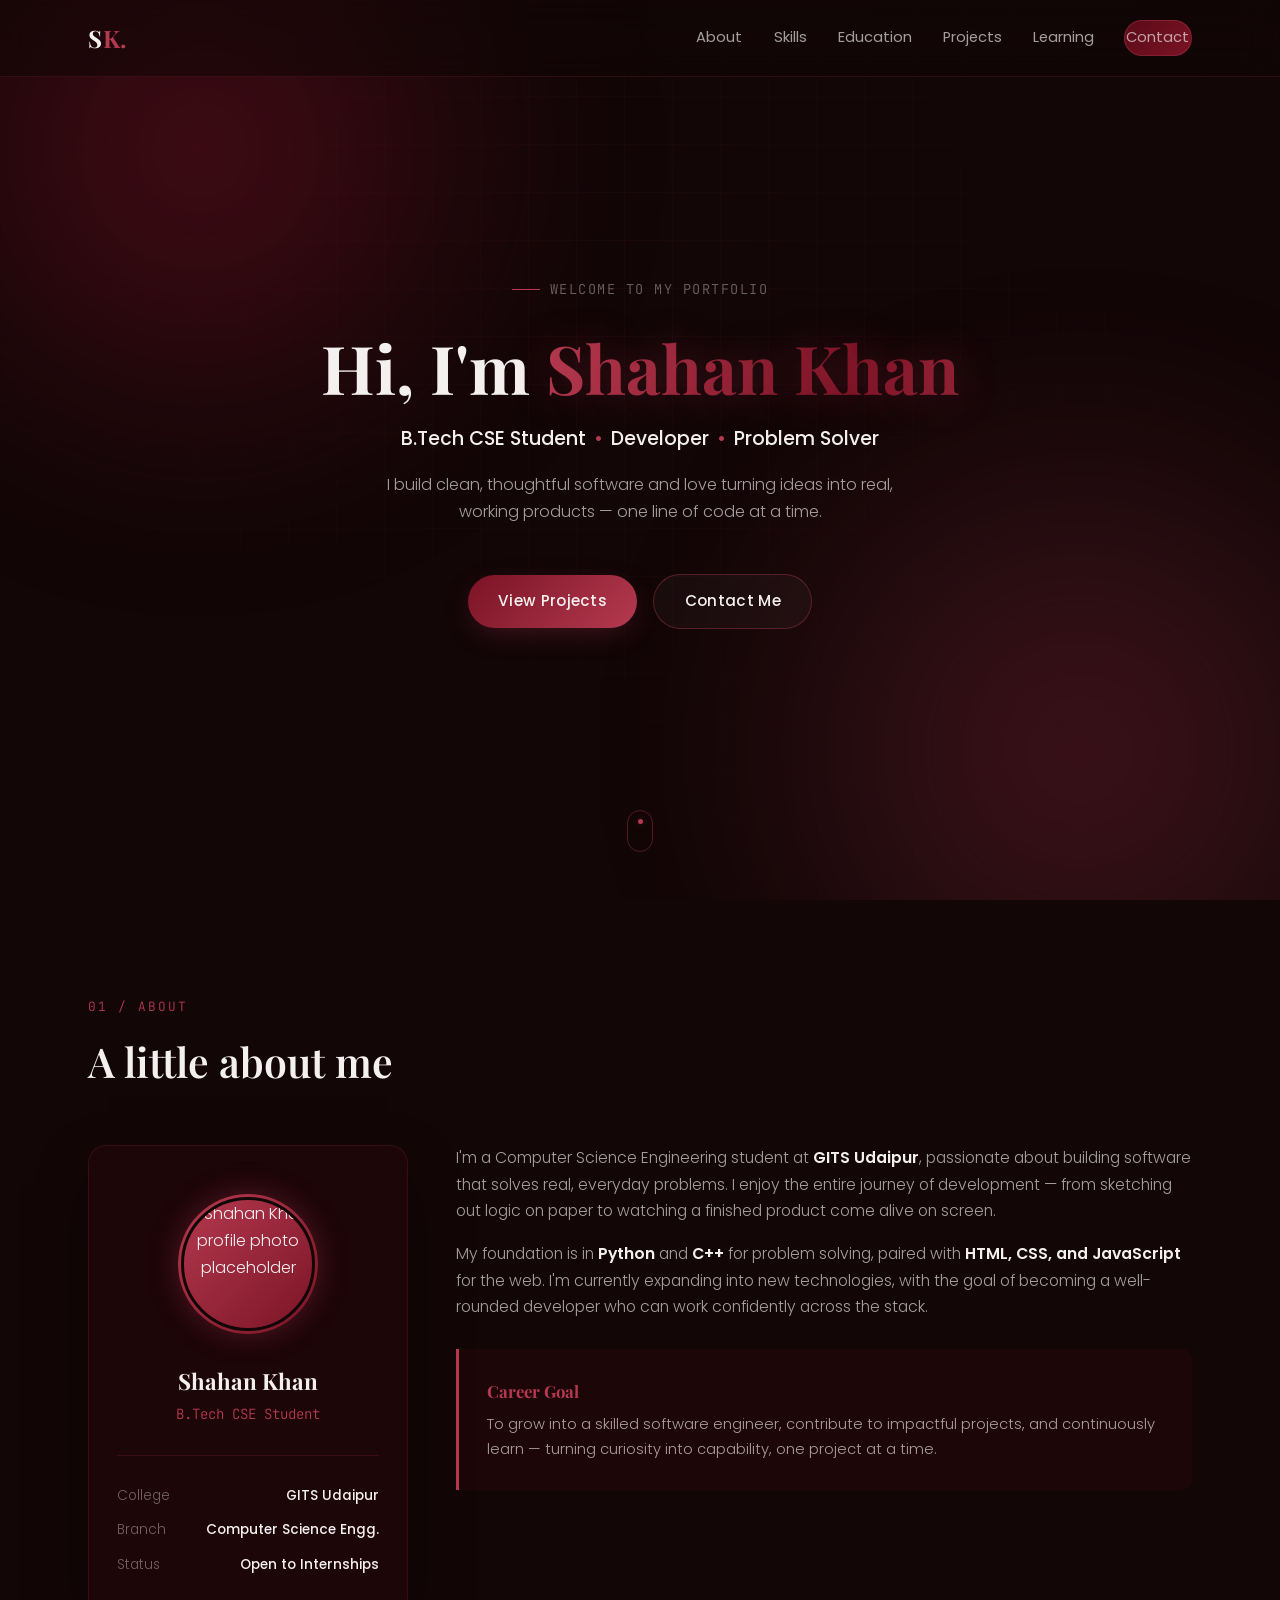
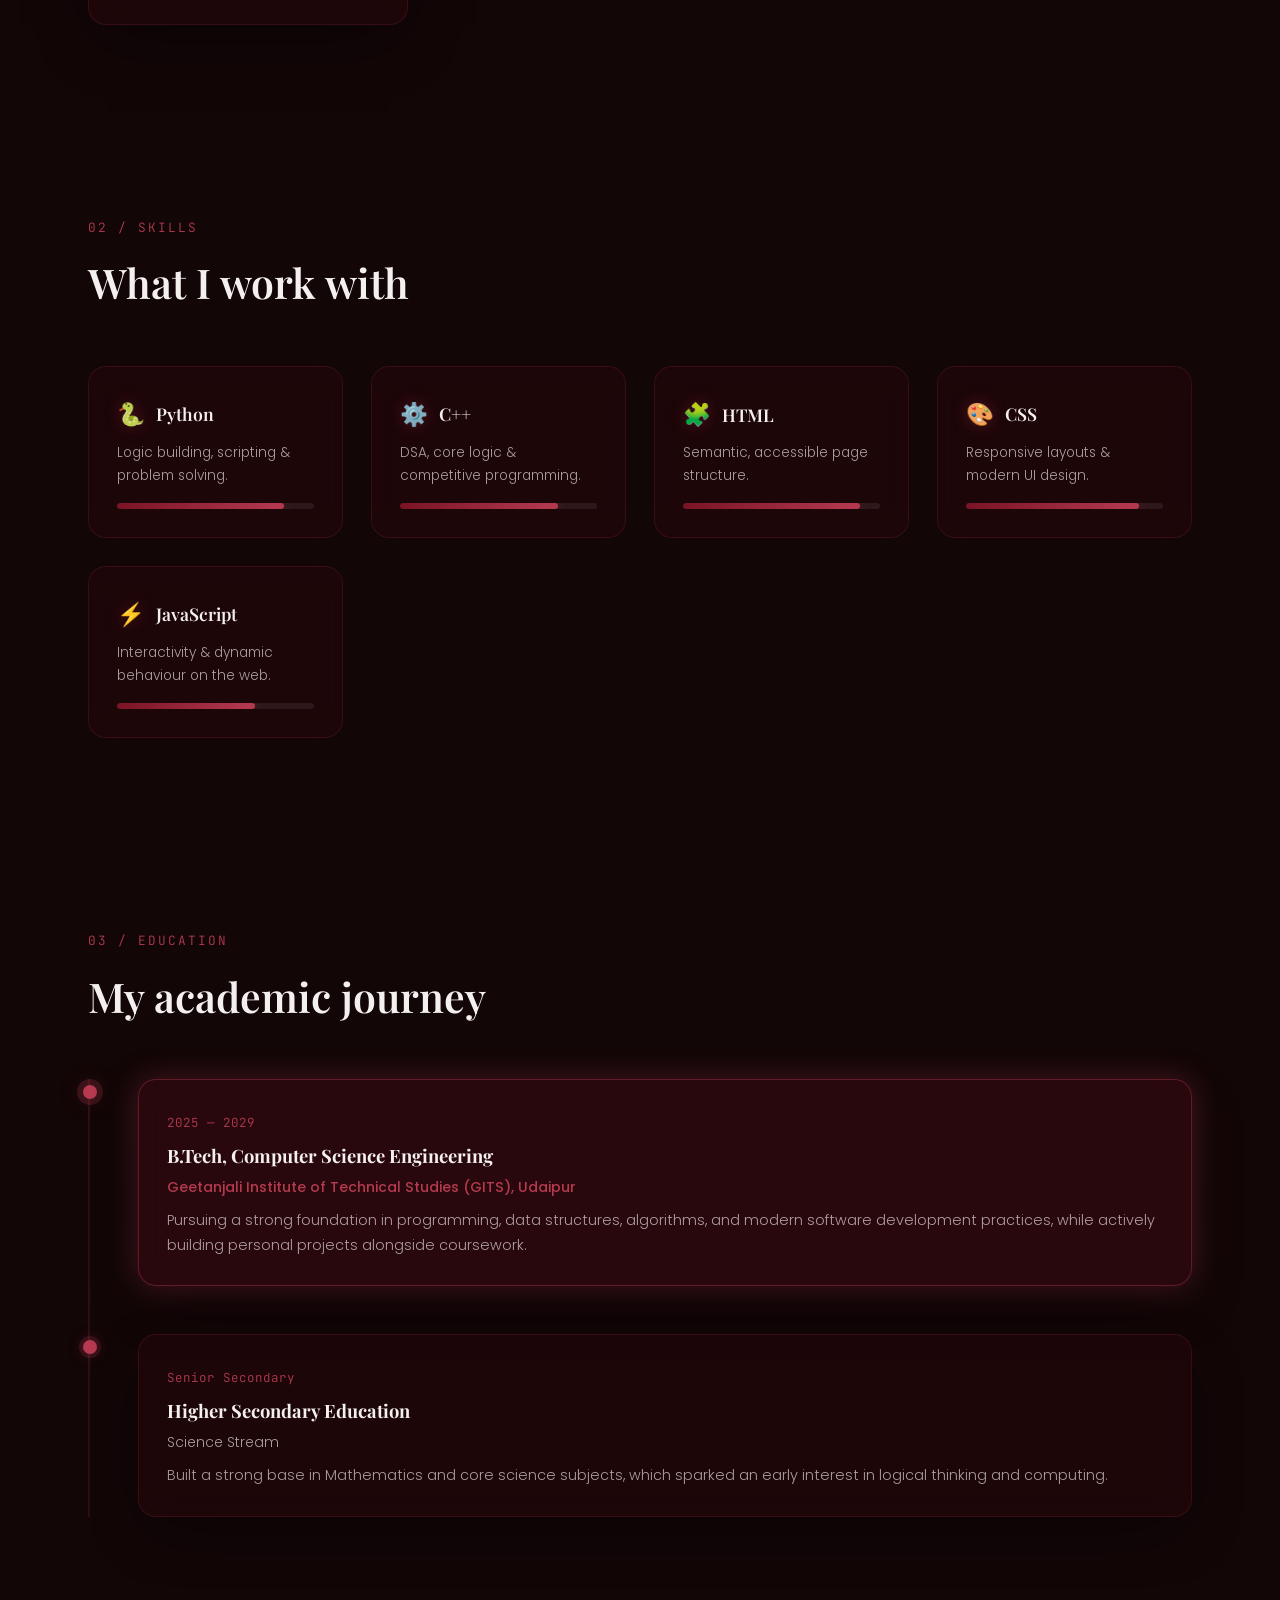
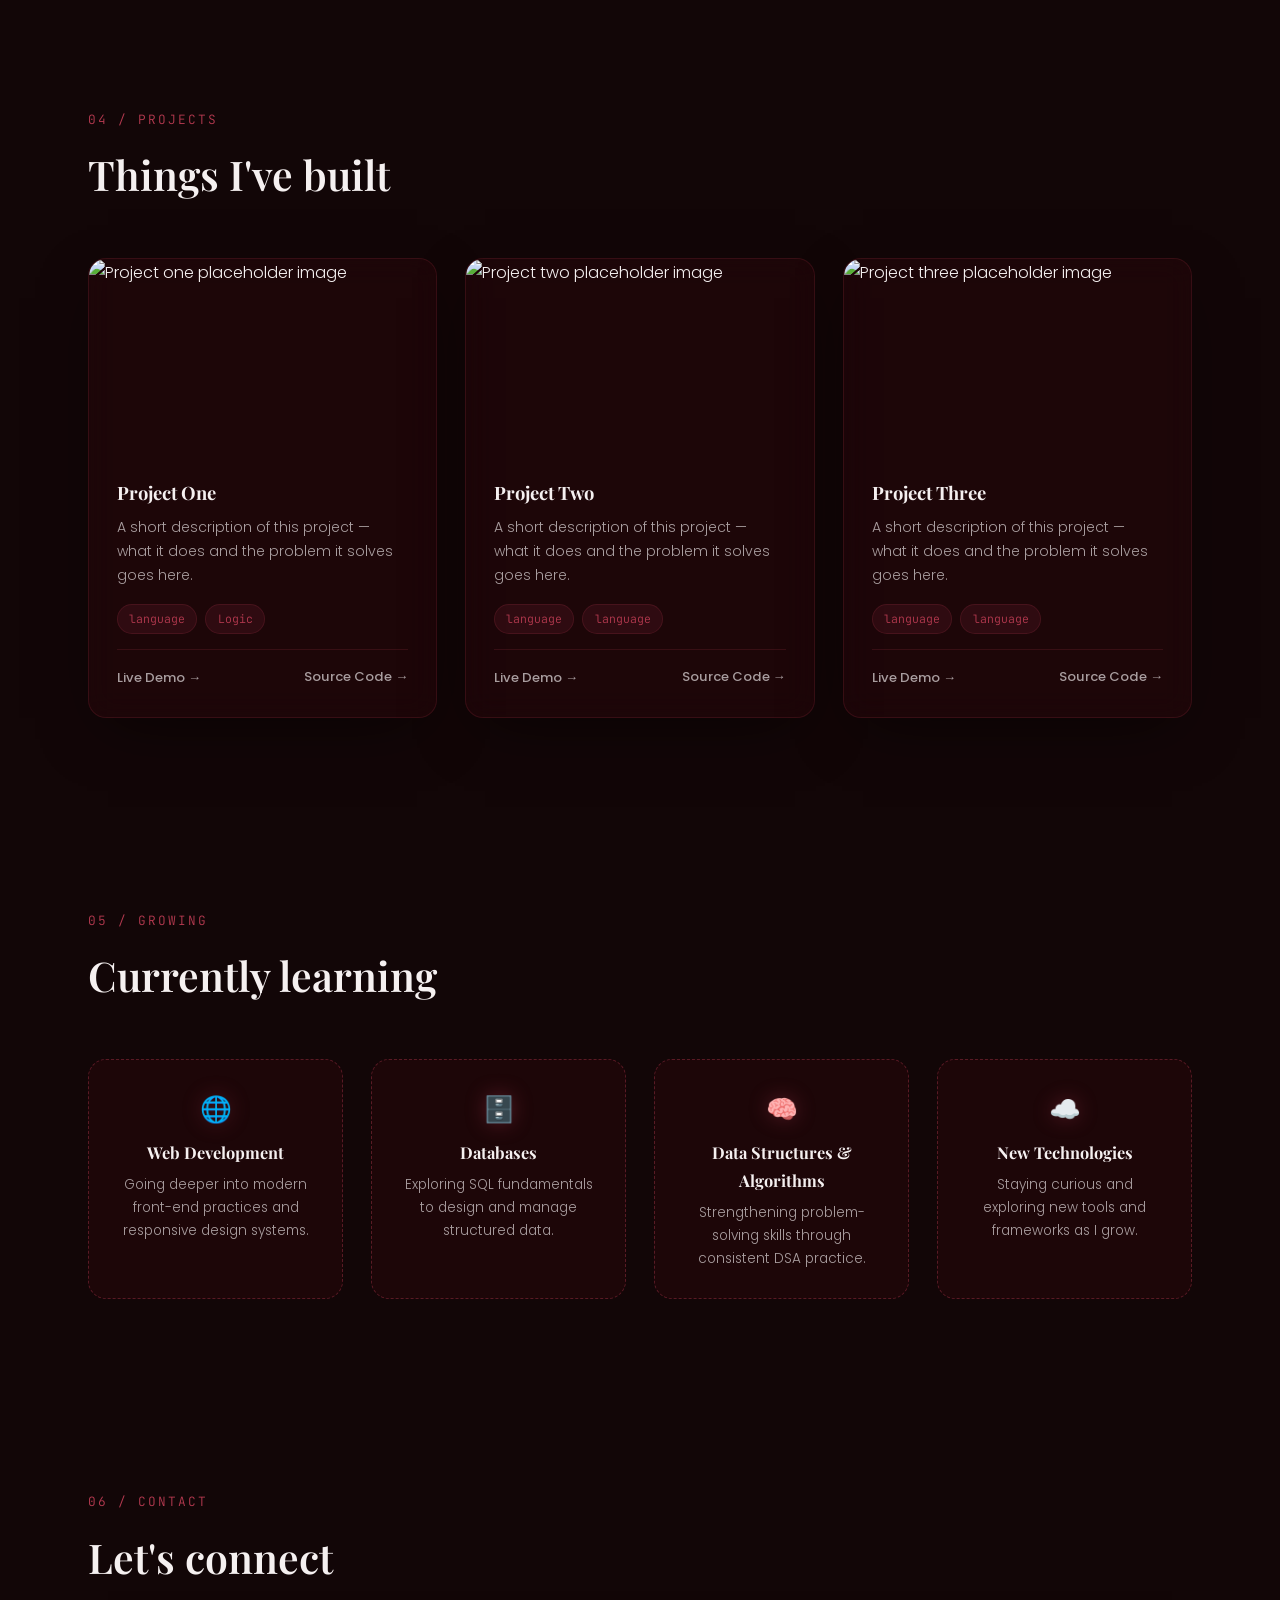
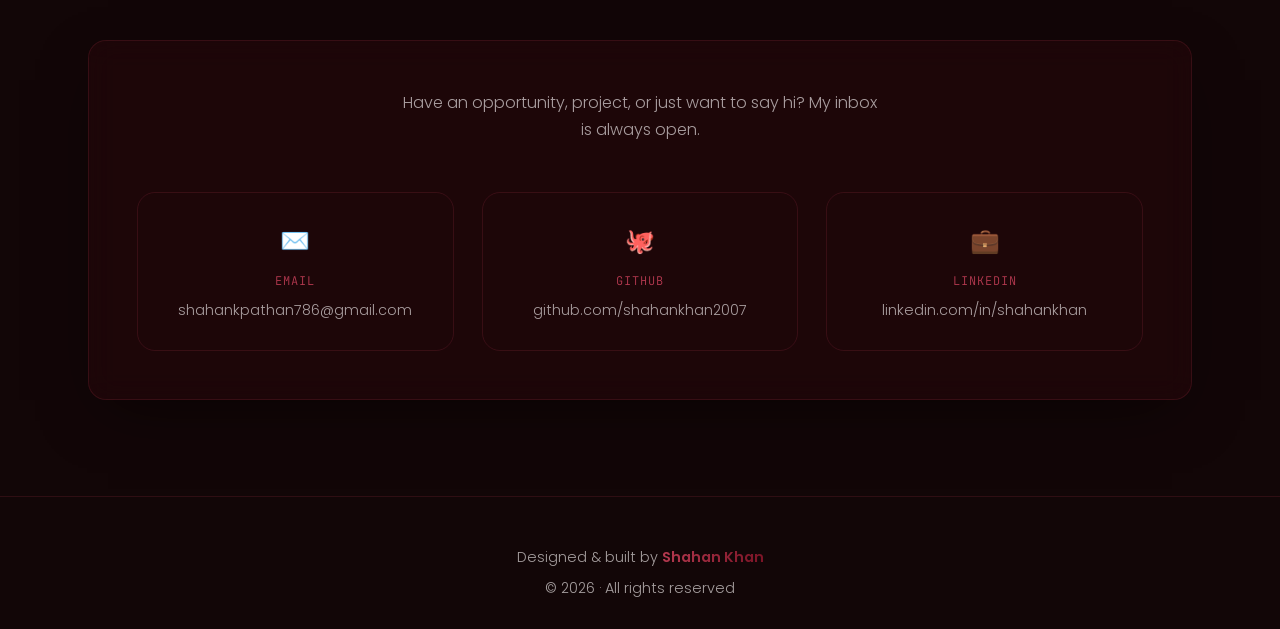
==== index.html @ 05026459 "rename files for deployment" ====
<!DOCTYPE html>
<html lang="en">
<head>
  <meta charset="UTF-8">
  <meta name="viewport" content="width=device-width, initial-scale=1.0">
  <title>Shahan Khan | Portfolio</title>

  <!-- Google Fonts: Playfair Display for headings (luxurious serif), Poppins for body (clean sans) -->
  <link rel="preconnect" href="https://fonts.googleapis.com">
  <link rel="preconnect" href="https://fonts.gstatic.com" crossorigin>
  <link href="https://fonts.googleapis.com/css2?family=Playfair+Display:wght@500;600;700;800&family=Poppins:wght@300;400;500;600;700&family=JetBrains+Mono:wght@400;500&display=swap" rel="stylesheet">

  <!-- Linking external stylesheet -->
  <link rel="stylesheet" href="style.css">
</head>
<body>

  <!-- ====== DECORATIVE BACKGROUND LAYERS (purely visual, behind everything) ====== -->
  <div class="bg-layers" aria-hidden="true">
    <div class="bg-glow bg-glow-1"></div>
    <div class="bg-glow bg-glow-2"></div>
    <div class="bg-grid"></div>
  </div>

  <!-- ====== NAVIGATION ====== -->
  <header class="navbar">
    <div class="nav-inner">
      <a href="#hero" class="logo">S<span>K</span><span class="logo-dot">.</span></a>
      <nav class="nav-links">
        <a href="#about">About</a>
        <a href="#skills">Skills</a>
        <a href="#education">Education</a>
        <a href="#projects">Projects</a>
        <a href="#learning">Learning</a>
        <a href="#contact" class="nav-cta">Contact</a>
      </nav>
    </div>
  </header>

  <main>

    <!-- ====== 1. HERO SECTION ====== -->
    <section id="hero" class="hero section">
      <div class="hero-content">

        <p class="eyebrow"><span class="eyebrow-line"></span> Welcome to my portfolio</p>

        <h1 class="hero-name">
          Hi, I'm <span class="gradient-text">Shahan Khan</span>
        </h1>

        <p class="hero-tagline">
          B.Tech CSE Student <span class="dot-sep">•</span> Developer <span class="dot-sep">•</span> Problem Solver
        </p>

        <p class="hero-desc">
          I build clean, thoughtful software and love turning ideas into real,
          working products — one line of code at a time.
        </p>

        <div class="hero-buttons">
          <a href="#projects" class="btn btn-primary">
            View Projects
          </a>
          <a href="#contact" class="btn btn-secondary">
            Contact Me
          </a>
        </div>

      </div>

      <!-- scroll hint -->
      <a href="#about" class="scroll-hint" aria-label="Scroll down">
        <span class="scroll-hint-dot"></span>
      </a>
    </section>

    <!-- ====== 2. ABOUT ME SECTION ====== -->
    <section id="about" class="section about">
      <div class="section-head">
        <p class="section-tag">01 / About</p>
        <h2 class="section-title">A little about me</h2>
      </div>

      <div class="about-grid">

        <!-- Student profile card -->
        <div class="profile-card glass-card">
          <div class="profile-img-wrap">
            <!-- Placeholder for profile image -->
            <img src="https://via.placeholder.com/220x220/5A0B18/F5F0F0?text=Profile+Photo" alt="Shahan Khan profile photo placeholder" class="profile-img">
          </div>
          <h3 class="profile-name">Shahan Khan</h3>
          <p class="profile-role">B.Tech CSE Student</p>

          <ul class="profile-meta">
            <li><span class="meta-label">College</span><span class="meta-value">GITS Udaipur</span></li>
            <li><span class="meta-label">Branch</span><span class="meta-value">Computer Science Engg.</span></li>
            <li><span class="meta-label">Status</span><span class="meta-value">Open to Internships</span></li>
          </ul>
        </div>

        <!-- About text -->
        <div class="about-text">
          <p>
            I'm a Computer Science Engineering student at <strong>GITS Udaipur</strong>,
            passionate about building software that solves real, everyday problems.
            I enjoy the entire journey of development — from sketching out logic on
            paper to watching a finished product come alive on screen.
          </p>
          <p>
            My foundation is in <strong>Python</strong> and <strong>C++</strong> for
            problem solving, paired with <strong>HTML, CSS, and JavaScript</strong> for
            the web. I'm currently expanding into new technologies, with the goal of
            becoming a well-rounded developer who can work confidently across the
            stack.
          </p>

          <div class="goal-box">
            <h4>Career Goal</h4>
            <p>
              To grow into a skilled software engineer, contribute to impactful
              projects, and continuously learn — turning curiosity into capability,
              one project at a time.
            </p>
          </div>
        </div>

      </div>
    </section>

    <!-- ====== 3. SKILLS SECTION ====== -->
    <section id="skills" class="section skills">
      <div class="section-head">
        <p class="section-tag">02 / Skills</p>
        <h2 class="section-title">What I work with</h2>
      </div>

      <div class="skills-grid">

        <!-- Python -->
        <div class="skill-card">
          <div class="skill-top">
            <span class="skill-icon">🐍</span>
            <h3>Python</h3>
          </div>
          <p class="skill-desc">Logic building, scripting &amp; problem solving.</p>
          <div class="skill-bar">
            <div class="skill-bar-fill" style="--level: 85%;"></div>
          </div>
        </div>

        <!-- C++ -->
        <div class="skill-card">
          <div class="skill-top">
            <span class="skill-icon">⚙️</span>
            <h3>C++</h3>
          </div>
          <p class="skill-desc">DSA, core logic &amp; competitive programming.</p>
          <div class="skill-bar">
            <div class="skill-bar-fill" style="--level: 80%;"></div>
          </div>
        </div>

        <!-- HTML -->
        <div class="skill-card">
          <div class="skill-top">
            <span class="skill-icon">🧩</span>
            <h3>HTML</h3>
          </div>
          <p class="skill-desc">Semantic, accessible page structure.</p>
          <div class="skill-bar">
            <div class="skill-bar-fill" style="--level: 90%;"></div>
          </div>
        </div>

        <!-- CSS -->
        <div class="skill-card">
          <div class="skill-top">
            <span class="skill-icon">🎨</span>
            <h3>CSS</h3>
          </div>
          <p class="skill-desc">Responsive layouts &amp; modern UI design.</p>
          <div class="skill-bar">
            <div class="skill-bar-fill" style="--level: 88%;"></div>
          </div>
        </div>

        <!-- JavaScript -->
        <div class="skill-card">
          <div class="skill-top">
            <span class="skill-icon">⚡</span>
            <h3>JavaScript</h3>
          </div>
          <p class="skill-desc">Interactivity &amp; dynamic behaviour on the web.</p>
          <div class="skill-bar">
            <div class="skill-bar-fill" style="--level: 70%;"></div>
          </div>
        </div>

      </div>
    </section>

    <!-- ====== 4. EDUCATION SECTION ====== -->
    <section id="education" class="section education">
      <div class="section-head">
        <p class="section-tag">03 / Education</p>
        <h2 class="section-title">My academic journey</h2>
      </div>

      <div class="timeline">

        <div class="timeline-item timeline-highlight">
          <div class="timeline-dot"></div>
          <div class="timeline-content glass-card">
            <span class="timeline-year">2025 — 2029</span>
            <h3>B.Tech, Computer Science Engineering</h3>
            <p class="timeline-college">Geetanjali Institute of Technical Studies (GITS), Udaipur</p>
            <p>
              Pursuing a strong foundation in programming, data structures,
              algorithms, and modern software development practices, while
              actively building personal projects alongside coursework.
            </p>
          </div>
        </div>

        <div class="timeline-item">
          <div class="timeline-dot"></div>
          <div class="timeline-content glass-card">
            <span class="timeline-year">Senior Secondary</span>
            <h3>Higher Secondary Education</h3>
            <p class="timeline-college">Science Stream</p>
            <p>
              Built a strong base in Mathematics and core science subjects,
              which sparked an early interest in logical thinking and computing.
            </p>
          </div>
        </div>

      </div>
    </section>

    <!-- ====== 5. PROJECTS SECTION ====== -->
    <section id="projects" class="section projects">
      <div class="section-head">
        <p class="section-tag">04 / Projects</p>
        <h2 class="section-title">Things I've built</h2>
      </div>

      <div class="projects-grid">

        <!-- Project 1 -->
        <div class="project-card glass-card">
          <div class="project-img-wrap">
            <img src="https://via.placeholder.com/400x250/5A0B18/F5F0F0?text=Project+One" alt="Project one placeholder image" class="project-img">
          </div>
          <div class="project-body">
            <h3>Project One</h3>
            <p>A short description of this project — what it does and the
              problem it solves goes here.</p>
            <div class="project-tags">
              <span>language</span>
              <span>Logic</span>
            </div>
            <div class="project-links">
              <a href="#" class="project-link">Live Demo →</a>
              <a href="#" class="project-link">Source Code →</a>
            </div>
          </div>
        </div>

        <!-- Project 2 -->
        <div class="project-card glass-card">
          <div class="project-img-wrap">
            <img src="https://via.placeholder.com/400x250/7A1325/F5F0F0?text=Project+Two" alt="Project two placeholder image" class="project-img">
          </div>
          <div class="project-body">
            <h3>Project Two</h3>
            <p>A short description of this project — what it does and the
              problem it solves goes here.</p>
            <div class="project-tags">
              <span>language</span>
              <span>language</span>
            </div>
            <div class="project-links">
              <a href="#" class="project-link">Live Demo →</a>
              <a href="#" class="project-link">Source Code →</a>
            </div>
          </div>
        </div>

        <!-- Project 3 -->
        <div class="project-card glass-card">
          <div class="project-img-wrap">
            <img src="https://via.placeholder.com/400x250/B53A50/F5F0F0?text=Project+Three" alt="Project three placeholder image" class="project-img">
          </div>
          <div class="project-body">
            <h3>Project Three</h3>
            <p>A short description of this project — what it does and the
              problem it solves goes here.</p>
            <div class="project-tags">
              <span>language</span>
              <span>language</span>
            </div>
            <div class="project-links">
              <a href="#" class="project-link">Live Demo →</a>
              <a href="#" class="project-link">Source Code →</a>
            </div>
          </div>
        </div>

      </div>
    </section>

    <!-- ====== 6. EXPERIENCE / LEARNING JOURNEY SECTION ====== -->
    <section id="learning" class="section learning">
      <div class="section-head">
        <p class="section-tag">05 / Growing</p>
        <h2 class="section-title">Currently learning</h2>
      </div>

      <div class="learning-grid">

        <div class="learning-card">
          <span class="learning-icon">🌐</span>
          <h3>Web Development</h3>
          <p>Going deeper into modern front-end practices and responsive design systems.</p>
        </div>

        <div class="learning-card">
          <span class="learning-icon">🗄️</span>
          <h3>Databases</h3>
          <p>Exploring SQL fundamentals to design and manage structured data.</p>
        </div>

        <div class="learning-card">
          <span class="learning-icon">🧠</span>
          <h3>Data Structures &amp; Algorithms</h3>
          <p>Strengthening problem-solving skills through consistent DSA practice.</p>
        </div>

        <div class="learning-card">
          <span class="learning-icon">☁️</span>
          <h3>New Technologies</h3>
          <p>Staying curious and exploring new tools and frameworks as I grow.</p>
        </div>

      </div>
    </section>

    <!-- ====== 7. CONTACT SECTION ====== -->
    <section id="contact" class="section contact">
      <div class="section-head">
        <p class="section-tag">06 / Contact</p>
        <h2 class="section-title">Let's connect</h2>
      </div>

      <div class="contact-wrap glass-card">
        <p class="contact-intro">
          Have an opportunity, project, or just want to say hi? My inbox is always open.
        </p>

        <div class="contact-grid">

          <a href="mailto:shahankpathan786@gmail.com" class="contact-item">
            <span class="contact-icon">✉️</span>
            <span class="contact-label">Email</span>
            <span class="contact-value">shahankpathan786@gmail.com</span>
          </a>

          <a href="https://github.com/shahankhan2007" target="_blank" rel="noopener noreferrer" class="contact-item">
            <span class="contact-icon">🐙</span>
            <span class="contact-label">GitHub</span>
            <span class="contact-value">github.com/shahankhan2007</span>
          </a>

          <a href="https://linkedin.com/in/shahankhan" target="_blank" rel="noopener noreferrer" class="contact-item">
            <span class="contact-icon">💼</span>
            <span class="contact-label">LinkedIn</span>
            <span class="contact-value">linkedin.com/in/shahankhan</span>
          </a>

        </div>
      </div>
    </section>

  </main>

  <!-- ====== 8. FOOTER ====== -->
  <footer class="footer">
    <p>Designed &amp; built by <span class="gradient-text-soft">Shahan Khan</span></p>
    <p class="footer-sub">© 2026 · All rights reserved</p>
  </footer>

</body>
</html>
---- style.css ----
/* ===================================================================
   SHAHAN KHAN — PORTFOLIO STYLESHEET
   Theme: Dark Maroon Luxury — glassmorphism + soft glow
   ================================================================= */

/* ---------- 1. CSS VARIABLES (design tokens) ---------- */
:root {
  /* Core palette (as specified) */
  --bg: #120607;
  --maroon-primary: #5A0B18;
  --maroon-secondary: #7A1325;
  --accent: #B53A50;
  --text: #F5F0F0;
  --glow: rgba(181, 58, 80, 0.35);

  /* Derived tones for depth */
  --bg-soft: #1a0a0c;
  --bg-elevated: #210d10;
  --text-muted: rgba(245, 240, 240, 0.65);
  --text-faint: rgba(245, 240, 240, 0.4);
  --border-soft: rgba(181, 58, 80, 0.18);
  --border-strong: rgba(181, 58, 80, 0.4);

  /* Glass surface */
  --glass-bg: rgba(90, 11, 24, 0.16);
  --glass-bg-strong: rgba(122, 19, 37, 0.22);
  --glass-blur: 14px;

  /* Typography */
  --font-display: 'Playfair Display', Georgia, serif;
  --font-body: 'Poppins', 'Segoe UI', sans-serif;
  --font-mono: 'JetBrains Mono', monospace;

  /* Spacing scale */
  --space-xs: 0.5rem;
  --space-sm: 1rem;
  --space-md: 1.75rem;
  --space-lg: 3rem;
  --space-xl: 6rem;

  /* Radius & shadow */
  --radius-sm: 10px;
  --radius-md: 18px;
  --radius-lg: 28px;
  --shadow-soft: 0 20px 60px -20px rgba(0, 0, 0, 0.6);
  --shadow-glow: 0 0 40px var(--glow);

  /* Motion */
  --ease: cubic-bezier(0.22, 1, 0.36, 1);
  --transition-fast: 0.25s var(--ease);
  --transition-mid: 0.45s var(--ease);
  --transition-slow: 0.8s var(--ease);
}

/* ---------- 2. RESET & BASE ---------- */
* {
  margin: 0;
  padding: 0;
  box-sizing: border-box;
}

html {
  scroll-behavior: smooth; /* CSS-only smooth scrolling */
}

body {
  background: var(--bg);
  color: var(--text);
  font-family: var(--font-body);
  font-weight: 300;
  line-height: 1.7;
  overflow-x: hidden;
  -webkit-font-smoothing: antialiased;
}

img {
  max-width: 100%;
  display: block;
}

a {
  color: inherit;
  text-decoration: none;
}

ul {
  list-style: none;
}

/* Respect reduced-motion preference */
@media (prefers-reduced-motion: reduce) {
  * {
    animation-duration: 0.01ms !important;
    animation-iteration-count: 1 !important;
    transition-duration: 0.01ms !important;
    scroll-behavior: auto !important;
  }
}

/* Visible focus state for accessibility */
a:focus-visible,
button:focus-visible {
  outline: 2px solid var(--accent);
  outline-offset: 4px;
  border-radius: 4px;
}

/* ---------- 3. CUSTOM SCROLLBAR ---------- */
::-webkit-scrollbar {
  width: 10px;
}
::-webkit-scrollbar-track {
  background: var(--bg);
}
::-webkit-scrollbar-thumb {
  background: linear-gradient(180deg, var(--maroon-secondary), var(--accent));
  border-radius: 10px;
}
::-webkit-scrollbar-thumb:hover {
  background: var(--accent);
}
/* Firefox */
html {
  scrollbar-width: thin;
  scrollbar-color: var(--accent) var(--bg);
}

/* ---------- 4. DECORATIVE BACKGROUND LAYERS ---------- */
.bg-layers {
  position: fixed;
  inset: 0;
  z-index: 0;
  pointer-events: none;
  overflow: hidden;
}

/* Soft ambient glows that sit behind all content, giving the
   "layered background" premium feel without harsh contrast */
.bg-glow {
  position: absolute;
  border-radius: 50%;
  filter: blur(90px);
  opacity: 0.55;
}

.bg-glow-1 {
  width: 700px;
  height: 700px;
  top: -200px;
  left: -150px;
  background: radial-gradient(circle, var(--maroon-secondary), transparent 70%);
  animation: drift1 22s ease-in-out infinite alternate;
}

.bg-glow-2 {
  width: 800px;
  height: 800px;
  bottom: -250px;
  right: -200px;
  background: radial-gradient(circle, var(--accent), transparent 70%);
  opacity: 0.3;
  animation: drift2 26s ease-in-out infinite alternate;
}

@keyframes drift1 {
  from { transform: translate(0, 0) scale(1); }
  to   { transform: translate(80px, 60px) scale(1.1); }
}
@keyframes drift2 {
  from { transform: translate(0, 0) scale(1); }
  to   { transform: translate(-60px, -40px) scale(1.05); }
}

/* Faint developer-style grid overlay for texture */
.bg-grid {
  position: absolute;
  inset: 0;
  background-image:
    linear-gradient(rgba(181, 58, 80, 0.05) 1px, transparent 1px),
    linear-gradient(90deg, rgba(181, 58, 80, 0.05) 1px, transparent 1px);
  background-size: 48px 48px;
  mask-image: radial-gradient(circle at 50% 30%, black 0%, transparent 75%);
}

/* ---------- 5. GLASSMORPHISM CARD UTILITY ---------- */
.glass-card {
  background: var(--glass-bg);
  backdrop-filter: blur(var(--glass-blur));
  -webkit-backdrop-filter: blur(var(--glass-blur));
  border: 1px solid var(--border-soft);
  border-radius: var(--radius-md);
  box-shadow: var(--shadow-soft);
  transition: border-color var(--transition-mid), box-shadow var(--transition-mid), transform var(--transition-mid);
}

/* ---------- 6. NAVBAR ---------- */
.navbar {
  position: fixed;
  top: 0;
  left: 0;
  right: 0;
  z-index: 50;
  background: rgba(18, 6, 7, 0.55);
  backdrop-filter: blur(16px);
  -webkit-backdrop-filter: blur(16px);
  border-bottom: 1px solid var(--border-soft);
}

.nav-inner {
  max-width: 1200px;
  margin: 0 auto;
  display: flex;
  align-items: center;
  justify-content: space-between;
  padding: 1.1rem var(--space-lg);
}

.logo {
  font-family: var(--font-display);
  font-size: 1.5rem;
  font-weight: 700;
  letter-spacing: 0.5px;
}

.logo span {
  color: var(--accent);
}

.logo-dot {
  color: var(--text);
}

.nav-links {
  display: flex;
  align-items: center;
  gap: var(--space-md);
}

.nav-links a {
  position: relative;
  font-size: 0.92rem;
  font-weight: 400;
  color: var(--text-muted);
  padding: 0.3rem 0.1rem;
  transition: color var(--transition-fast);
}

/* Animated underline effect on nav links */
.nav-links a:not(.nav-cta)::after {
  content: '';
  position: absolute;
  left: 0;
  bottom: -4px;
  width: 0%;
  height: 1.5px;
  background: var(--accent);
  transition: width var(--transition-fast);
}

.nav-links a:not(.nav-cta):hover {
  color: var(--text);
}

.nav-links a:not(.nav-cta):hover::after {
  width: 100%;
}

.nav-cta {
  padding: 0.55rem 1.3rem;
  border: 1px solid var(--border-strong);
  border-radius: 30px;
  background: linear-gradient(135deg, var(--maroon-primary), var(--maroon-secondary));
  transition: box-shadow var(--transition-fast), transform var(--transition-fast);
}

.nav-cta:hover {
  box-shadow: 0 0 24px var(--glow);
  transform: translateY(-2px);
}

/* ---------- 7. SECTION SHELL ---------- */
.section {
  position: relative;
  z-index: 1;
  max-width: 1200px;
  margin: 0 auto;
  padding: var(--space-xl) var(--space-lg);
}

.section-head {
  margin-bottom: var(--space-lg);
  /* Section reveal animation, CSS-only via animation timeline fallback */
  animation: fadeUp 0.9s var(--ease) both;
}

.section-tag {
  font-family: var(--font-mono);
  font-size: 0.8rem;
  letter-spacing: 2px;
  text-transform: uppercase;
  color: var(--accent);
  margin-bottom: 0.6rem;
}

.section-title {
  font-family: var(--font-display);
  font-size: clamp(1.8rem, 3.2vw, 2.6rem);
  font-weight: 600;
  color: var(--text);
}

/* Generic CSS-only reveal-on-load animation, applied to major blocks.
   (No JS / scroll-trigger available, so this plays gracefully on load
   and via animation when elements are already in the viewport area.) */
@keyframes fadeUp {
  from { opacity: 0; transform: translateY(28px); }
  to   { opacity: 1; transform: translateY(0); }
}

/* ---------- 8. HERO SECTION ---------- */
.hero {
  min-height: 100vh;
  display: flex;
  align-items: center;
  justify-content: center;
  text-align: center;
  padding-top: var(--space-xl);
}

.hero-content {
  max-width: 760px;
  animation: fadeUp 1s var(--ease) both;
}

.eyebrow {
  display: inline-flex;
  align-items: center;
  gap: 0.6rem;
  font-family: var(--font-mono);
  font-size: 0.85rem;
  letter-spacing: 1.5px;
  color: var(--text-faint);
  margin-bottom: var(--space-md);
  text-transform: uppercase;
}

.eyebrow-line {
  width: 28px;
  height: 1px;
  background: var(--accent);
  display: inline-block;
}

.hero-name {
  font-family: var(--font-display);
  font-size: clamp(2.4rem, 6vw, 4.2rem);
  font-weight: 700;
  line-height: 1.15;
  margin-bottom: var(--space-sm);
}

/* Animated gradient text for the name — signature visual element */
.gradient-text {
  background: linear-gradient(100deg, var(--accent), var(--maroon-secondary), var(--accent), #e3879a, var(--accent));
  background-size: 300% auto;
  -webkit-background-clip: text;
  background-clip: text;
  -webkit-text-fill-color: transparent;
  color: transparent;
  animation: gradientShift 6s ease-in-out infinite;
  text-shadow: 0 0 40px var(--glow);
}

@keyframes gradientShift {
  0%, 100% { background-position: 0% 50%; }
  50% { background-position: 100% 50%; }
}

.hero-tagline {
  font-size: clamp(1rem, 1.6vw, 1.2rem);
  font-weight: 500;
  color: var(--text);
  margin-bottom: var(--space-sm);
}

.dot-sep {
  color: var(--accent);
  margin: 0 0.2rem;
}

.hero-desc {
  font-size: 1rem;
  color: var(--text-muted);
  max-width: 540px;
  margin: 0 auto var(--space-lg);
}

.hero-buttons {
  display: flex;
  align-items: center;
  justify-content: center;
  gap: var(--space-sm);
  flex-wrap: wrap;
}

/* ---------- 9. BUTTONS ---------- */
.btn {
  position: relative;
  display: inline-flex;
  align-items: center;
  gap: 0.5rem;
  padding: 0.85rem 1.9rem;
  border-radius: 50px;
  font-size: 0.95rem;
  font-weight: 500;
  letter-spacing: 0.3px;
  isolation: isolate;
  overflow: hidden;
  transition: transform var(--transition-fast), box-shadow var(--transition-fast), border-color var(--transition-fast);
}

.btn-primary {
  background: linear-gradient(135deg, var(--maroon-secondary), var(--accent));
  color: var(--text);
  box-shadow: 0 8px 30px -8px var(--glow);
}

.btn-primary:hover {
  transform: translateY(-3px);
  box-shadow: 0 0 36px var(--glow), 0 14px 34px -10px rgba(0,0,0,0.5);
}

.btn-secondary {
  background: rgba(245, 240, 240, 0.03);
  border: 1px solid var(--border-strong);
  color: var(--text);
  backdrop-filter: blur(8px);
}

.btn-secondary:hover {
  background: rgba(181, 58, 80, 0.12);
  border-color: var(--accent);
  transform: translateY(-3px);
  box-shadow: 0 0 24px var(--glow);
}

/* Scroll hint at base of hero */
.scroll-hint {
  position: absolute;
  bottom: var(--space-lg);
  left: 50%;
  transform: translateX(-50%);
  width: 26px;
  height: 42px;
  border: 1.5px solid var(--border-strong);
  border-radius: 20px;
  display: flex;
  justify-content: center;
  padding-top: 8px;
}

.scroll-hint-dot {
  width: 5px;
  height: 5px;
  border-radius: 50%;
  background: var(--accent);
  animation: scrollDot 1.8s ease-in-out infinite;
  box-shadow: 0 0 8px var(--glow);
}

@keyframes scrollDot {
  0%   { transform: translateY(0); opacity: 1; }
  60%  { transform: translateY(14px); opacity: 0.2; }
  100% { transform: translateY(0); opacity: 1; }
}

/* ---------- 10. ABOUT SECTION ---------- */
.about-grid {
  display: grid;
  grid-template-columns: 320px 1fr;
  gap: var(--space-lg);
  align-items: start;
}

.profile-card {
  padding: var(--space-lg) var(--space-md);
  text-align: center;
  /* Floating card animation */
  animation: floatCard 6s ease-in-out infinite;
}

.profile-card:hover {
  border-color: var(--border-strong);
  box-shadow: var(--shadow-soft), 0 0 30px var(--glow);
  transform: translateY(-6px);
}

@keyframes floatCard {
  0%, 100% { transform: translateY(0); }
  50%      { transform: translateY(-8px); }
}

.profile-img-wrap {
  width: 140px;
  height: 140px;
  margin: 0 auto var(--space-md);
  border-radius: 50%;
  padding: 3px;
  /* Gradient border ring around the profile photo */
  background: linear-gradient(135deg, var(--accent), var(--maroon-secondary));
  box-shadow: 0 0 30px var(--glow);
}

.profile-img {
  width: 100%;
  height: 100%;
  border-radius: 50%;
  object-fit: cover;
  border: 3px solid var(--bg);
}

.profile-name {
  font-family: var(--font-display);
  font-size: 1.4rem;
  margin-bottom: 0.2rem;
}

.profile-role {
  font-size: 0.88rem;
  color: var(--accent);
  margin-bottom: var(--space-md);
  font-family: var(--font-mono);
}

.profile-meta {
  display: flex;
  flex-direction: column;
  gap: 0.7rem;
  text-align: left;
  border-top: 1px solid var(--border-soft);
  padding-top: var(--space-md);
}

.profile-meta li {
  display: flex;
  justify-content: space-between;
  font-size: 0.85rem;
}

.meta-label {
  color: var(--text-faint);
}

.meta-value {
  color: var(--text);
  font-weight: 500;
  text-align: right;
}

.about-text p {
  color: var(--text-muted);
  margin-bottom: var(--space-sm);
  font-size: 0.98rem;
}

.about-text strong {
  color: var(--text);
  font-weight: 600;
}

.goal-box {
  margin-top: var(--space-md);
  padding: var(--space-md);
  border-left: 3px solid var(--accent);
  background: var(--glass-bg);
  border-radius: 0 var(--radius-sm) var(--radius-sm) 0;
}

.goal-box h4 {
  font-family: var(--font-display);
  font-size: 1.05rem;
  margin-bottom: 0.4rem;
  color: var(--accent);
}

.goal-box p {
  margin: 0;
  font-size: 0.92rem;
}

/* ---------- 11. SKILLS SECTION ---------- */
.skills-grid {
  display: grid;
  grid-template-columns: repeat(auto-fit, minmax(210px, 1fr));
  gap: var(--space-md);
}

.skill-card {
  position: relative;
  padding: var(--space-md);
  background: var(--glass-bg);
  backdrop-filter: blur(var(--glass-blur));
  border: 1px solid var(--border-soft);
  border-radius: var(--radius-md);
  overflow: hidden;
  transition: transform var(--transition-mid), border-color var(--transition-mid), box-shadow var(--transition-mid);
}

/* Subtle gradient border glow that appears on hover via pseudo-element,
   keeping the base border soft and "relaxing to the eyes" at rest */
.skill-card::before {
  content: '';
  position: absolute;
  inset: 0;
  border-radius: var(--radius-md);
  background: linear-gradient(135deg, var(--accent), transparent 60%);
  opacity: 0;
  transition: opacity var(--transition-mid);
  z-index: -1;
}

.skill-card:hover {
  transform: translateY(-8px);
  border-color: var(--border-strong);
  box-shadow: 0 18px 40px -16px rgba(0,0,0,0.6), 0 0 26px var(--glow);
}

.skill-card:hover::before {
  opacity: 0.18;
}

.skill-top {
  display: flex;
  align-items: center;
  gap: 0.7rem;
  margin-bottom: 0.5rem;
}

.skill-icon {
  font-size: 1.4rem;
  filter: drop-shadow(0 0 8px var(--glow));
}

.skill-top h3 {
  font-family: var(--font-display);
  font-size: 1.1rem;
  font-weight: 600;
}

.skill-desc {
  font-size: 0.85rem;
  color: var(--text-muted);
  margin-bottom: var(--space-sm);
  min-height: 40px;
}

/* CSS-only progress bar indicator */
.skill-bar {
  width: 100%;
  height: 6px;
  border-radius: 10px;
  background: rgba(245, 240, 240, 0.08);
  overflow: hidden;
}

.skill-bar-fill {
  height: 100%;
  width: var(--level);
  border-radius: 10px;
  background: linear-gradient(90deg, var(--maroon-secondary), var(--accent));
  box-shadow: 0 0 12px var(--glow);
  /* animate the bar filling in on load */
  animation: fillBar 1.4s var(--ease) both;
}

@keyframes fillBar {
  from { width: 0%; }
  to   { width: var(--level); }
}

/* ---------- 12. EDUCATION / TIMELINE SECTION ---------- */
.timeline {
  position: relative;
  padding-left: var(--space-lg);
  border-left: 2px solid var(--border-soft);
}

.timeline-item {
  position: relative;
  margin-bottom: var(--space-lg);
}

.timeline-item:last-child {
  margin-bottom: 0;
}

.timeline-dot {
  position: absolute;
  left: calc(-1 * var(--space-lg) - 7px);
  top: 6px;
  width: 14px;
  height: 14px;
  border-radius: 50%;
  background: var(--accent);
  box-shadow: 0 0 0 4px rgba(181, 58, 80, 0.18), 0 0 16px var(--glow);
}

.timeline-content {
  padding: var(--space-md);
  transition: transform var(--transition-mid), box-shadow var(--transition-mid);
}

.timeline-content:hover {
  transform: translateX(6px);
  box-shadow: var(--shadow-soft), 0 0 24px var(--glow);
}

.timeline-year {
  font-family: var(--font-mono);
  font-size: 0.78rem;
  color: var(--accent);
  letter-spacing: 1px;
}

.timeline-content h3 {
  font-family: var(--font-display);
  font-size: 1.15rem;
  margin: 0.3rem 0;
}

.timeline-college {
  font-size: 0.88rem;
  color: var(--text-muted);
  margin-bottom: 0.5rem;
}

.timeline-content p:last-child {
  font-size: 0.9rem;
  color: var(--text-muted);
  margin: 0;
}

/* GITS Udaipur highlighted elegantly — gradient border + glow ring */
.timeline-highlight .timeline-dot {
  background: var(--accent);
  box-shadow: 0 0 0 6px rgba(181, 58, 80, 0.22), 0 0 24px var(--glow);
}

.timeline-highlight .timeline-content {
  border: 1px solid var(--border-strong);
  background: var(--glass-bg-strong);
  box-shadow: 0 0 30px var(--glow), var(--shadow-soft);
}

.timeline-highlight .timeline-college {
  color: var(--accent);
  font-weight: 500;
}

/* ---------- 13. PROJECTS SECTION ---------- */
.projects-grid {
  display: grid;
  grid-template-columns: repeat(auto-fit, minmax(280px, 1fr));
  gap: var(--space-md);
}

.project-card {
  overflow: hidden;
  display: flex;
  flex-direction: column;
}

.project-card:hover {
  transform: translateY(-10px);
  border-color: var(--border-strong);
  box-shadow: 0 24px 50px -20px rgba(0,0,0,0.7), 0 0 30px var(--glow);
}

.project-img-wrap {
  overflow: hidden;
  height: 190px;
}

.project-img {
  width: 100%;
  height: 100%;
  object-fit: cover;
  transition: transform var(--transition-slow);
}

.project-card:hover .project-img {
  transform: scale(1.08);
}

.project-body {
  padding: var(--space-md);
  display: flex;
  flex-direction: column;
  flex: 1;
}

.project-body h3 {
  font-family: var(--font-display);
  font-size: 1.15rem;
  margin-bottom: 0.5rem;
}

.project-body p {
  font-size: 0.88rem;
  color: var(--text-muted);
  margin-bottom: var(--space-sm);
  flex: 1;
}

.project-tags {
  display: flex;
  gap: 0.5rem;
  margin-bottom: var(--space-sm);
  flex-wrap: wrap;
}

.project-tags span {
  font-family: var(--font-mono);
  font-size: 0.72rem;
  padding: 0.25rem 0.7rem;
  border-radius: 20px;
  background: rgba(181, 58, 80, 0.12);
  border: 1px solid var(--border-soft);
  color: var(--accent);
}

.project-links {
  display: flex;
  justify-content: space-between;
  border-top: 1px solid var(--border-soft);
  padding-top: var(--space-sm);
}

.project-link {
  font-size: 0.82rem;
  font-weight: 500;
  color: var(--text-muted);
  transition: color var(--transition-fast), letter-spacing var(--transition-fast);
}

.project-link:hover {
  color: var(--accent);
  letter-spacing: 0.4px;
}

/* ---------- 14. LEARNING JOURNEY SECTION ---------- */
.learning-grid {
  display: grid;
  grid-template-columns: repeat(auto-fit, minmax(220px, 1fr));
  gap: var(--space-md);
}

.learning-card {
  padding: var(--space-md);
  border-radius: var(--radius-md);
  background: var(--glass-bg);
  border: 1px dashed var(--border-strong);
  text-align: center;
  transition: transform var(--transition-mid), background var(--transition-mid), border-style var(--transition-mid);
}

.learning-card:hover {
  transform: translateY(-8px) scale(1.02);
  background: var(--glass-bg-strong);
  border-style: solid;
  box-shadow: 0 0 26px var(--glow);
}

.learning-icon {
  display: inline-block;
  font-size: 1.6rem;
  margin-bottom: var(--space-xs);
  filter: drop-shadow(0 0 10px var(--glow));
}

.learning-card h3 {
  font-family: var(--font-display);
  font-size: 1.02rem;
  margin-bottom: 0.4rem;
}

.learning-card p {
  font-size: 0.85rem;
  color: var(--text-muted);
}

/* ---------- 15. CONTACT SECTION ---------- */
.contact-wrap {
  padding: var(--space-lg);
  text-align: center;
}

.contact-intro {
  color: var(--text-muted);
  max-width: 480px;
  margin: 0 auto var(--space-lg);
}

.contact-grid {
  display: grid;
  grid-template-columns: repeat(auto-fit, minmax(200px, 1fr));
  gap: var(--space-md);
}

.contact-item {
  display: flex;
  flex-direction: column;
  align-items: center;
  gap: 0.4rem;
  padding: var(--space-md);
  border-radius: var(--radius-md);
  border: 1px solid var(--border-soft);
  transition: transform var(--transition-mid), border-color var(--transition-mid), box-shadow var(--transition-mid);
}

.contact-item:hover {
  transform: translateY(-6px);
  border-color: var(--accent);
  box-shadow: 0 0 26px var(--glow);
}

.contact-icon {
  font-size: 1.5rem;
  margin-bottom: 0.2rem;
}

.contact-label {
  font-family: var(--font-mono);
  font-size: 0.75rem;
  letter-spacing: 1px;
  text-transform: uppercase;
  color: var(--accent);
}

.contact-value {
  font-size: 0.9rem;
  color: var(--text-muted);
  word-break: break-word;
}

/* ---------- 16. FOOTER ---------- */
.footer {
  position: relative;
  z-index: 1;
  text-align: center;
  padding: var(--space-lg) var(--space-lg) var(--space-md);
  border-top: 1px solid var(--border-soft);
}

.footer p {
  font-size: 0.9rem;
  color: var(--text-muted);
}

.gradient-text-soft {
  background: linear-gradient(100deg, var(--accent), var(--maroon-secondary));
  -webkit-background-clip: text;
  background-clip: text;
  -webkit-text-fill-color: transparent;
  color: transparent;
  font-weight: 600;
}

.footer-sub {
  margin-top: 0.4rem;
  font-size: 0.78rem;
  color: var(--text-faint);
}

/* ---------- 17. RESPONSIVE BREAKPOINTS ---------- */

/* Tablet */
@media (max-width: 900px) {
  .about-grid {
    grid-template-columns: 1fr;
  }

  .profile-card {
    max-width: 360px;
    margin: 0 auto;
  }

  .nav-links {
    gap: var(--space-sm);
  }

  .nav-links a {
    font-size: 0.85rem;
  }
}

/* Mobile */
@media (max-width: 640px) {
  .section {
    padding: var(--space-lg) var(--space-sm);
  }

  .nav-inner {
    padding: 1rem var(--space-sm);
  }

  /* Hide secondary nav links on small screens, keep brand + contact CTA */
  .nav-links a:not(.nav-cta):not([href="#about"]) {
    display: none;
  }

  .hero {
    padding-top: 5rem;
  }

  .hero-buttons {
    flex-direction: column;
    width: 100%;
  }

  .btn {
    width: 100%;
    justify-content: center;
  }

  .timeline {
    padding-left: var(--space-md);
  }

  .timeline-dot {
    left: calc(-1 * var(--space-md) - 7px);
  }

  .contact-grid {
    grid-template-columns: 1fr;
  }
}

@media (max-width: 400px) {
  .hero-name {
    font-size: 2rem;
  }
}
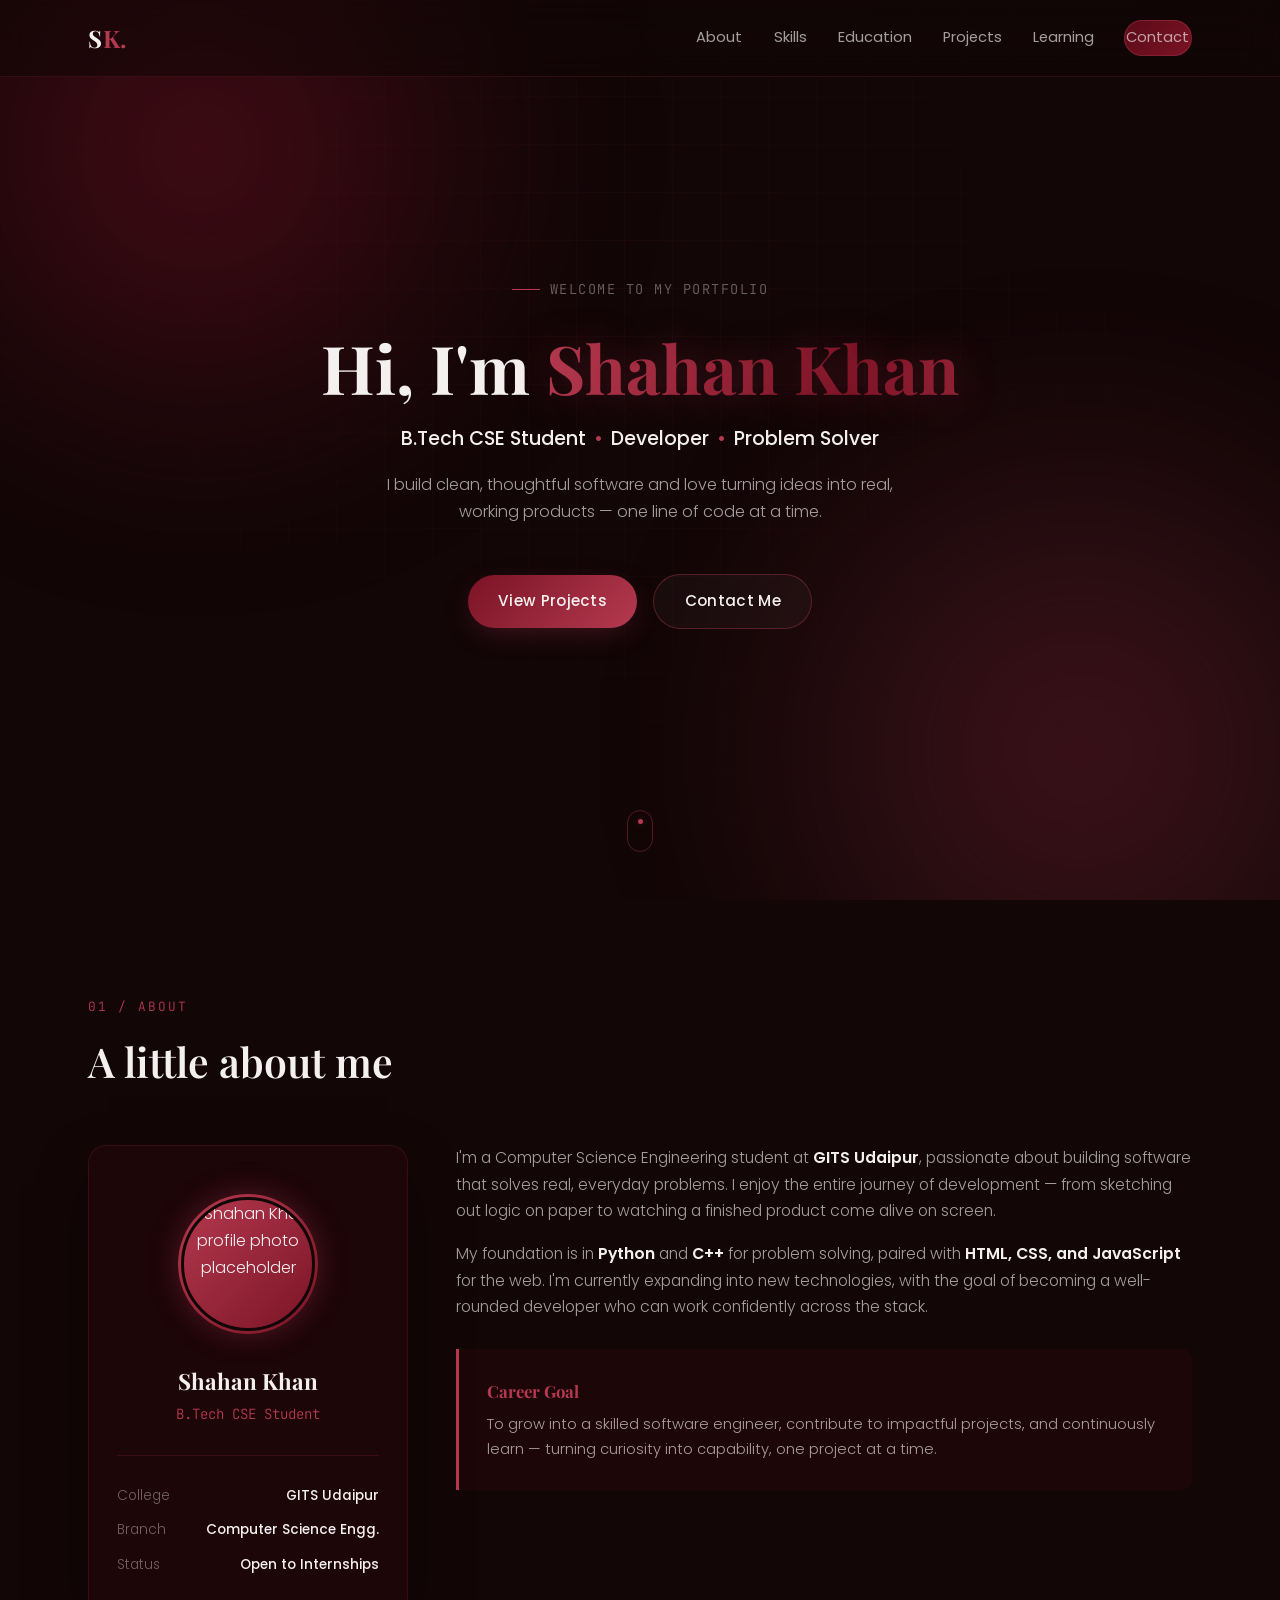
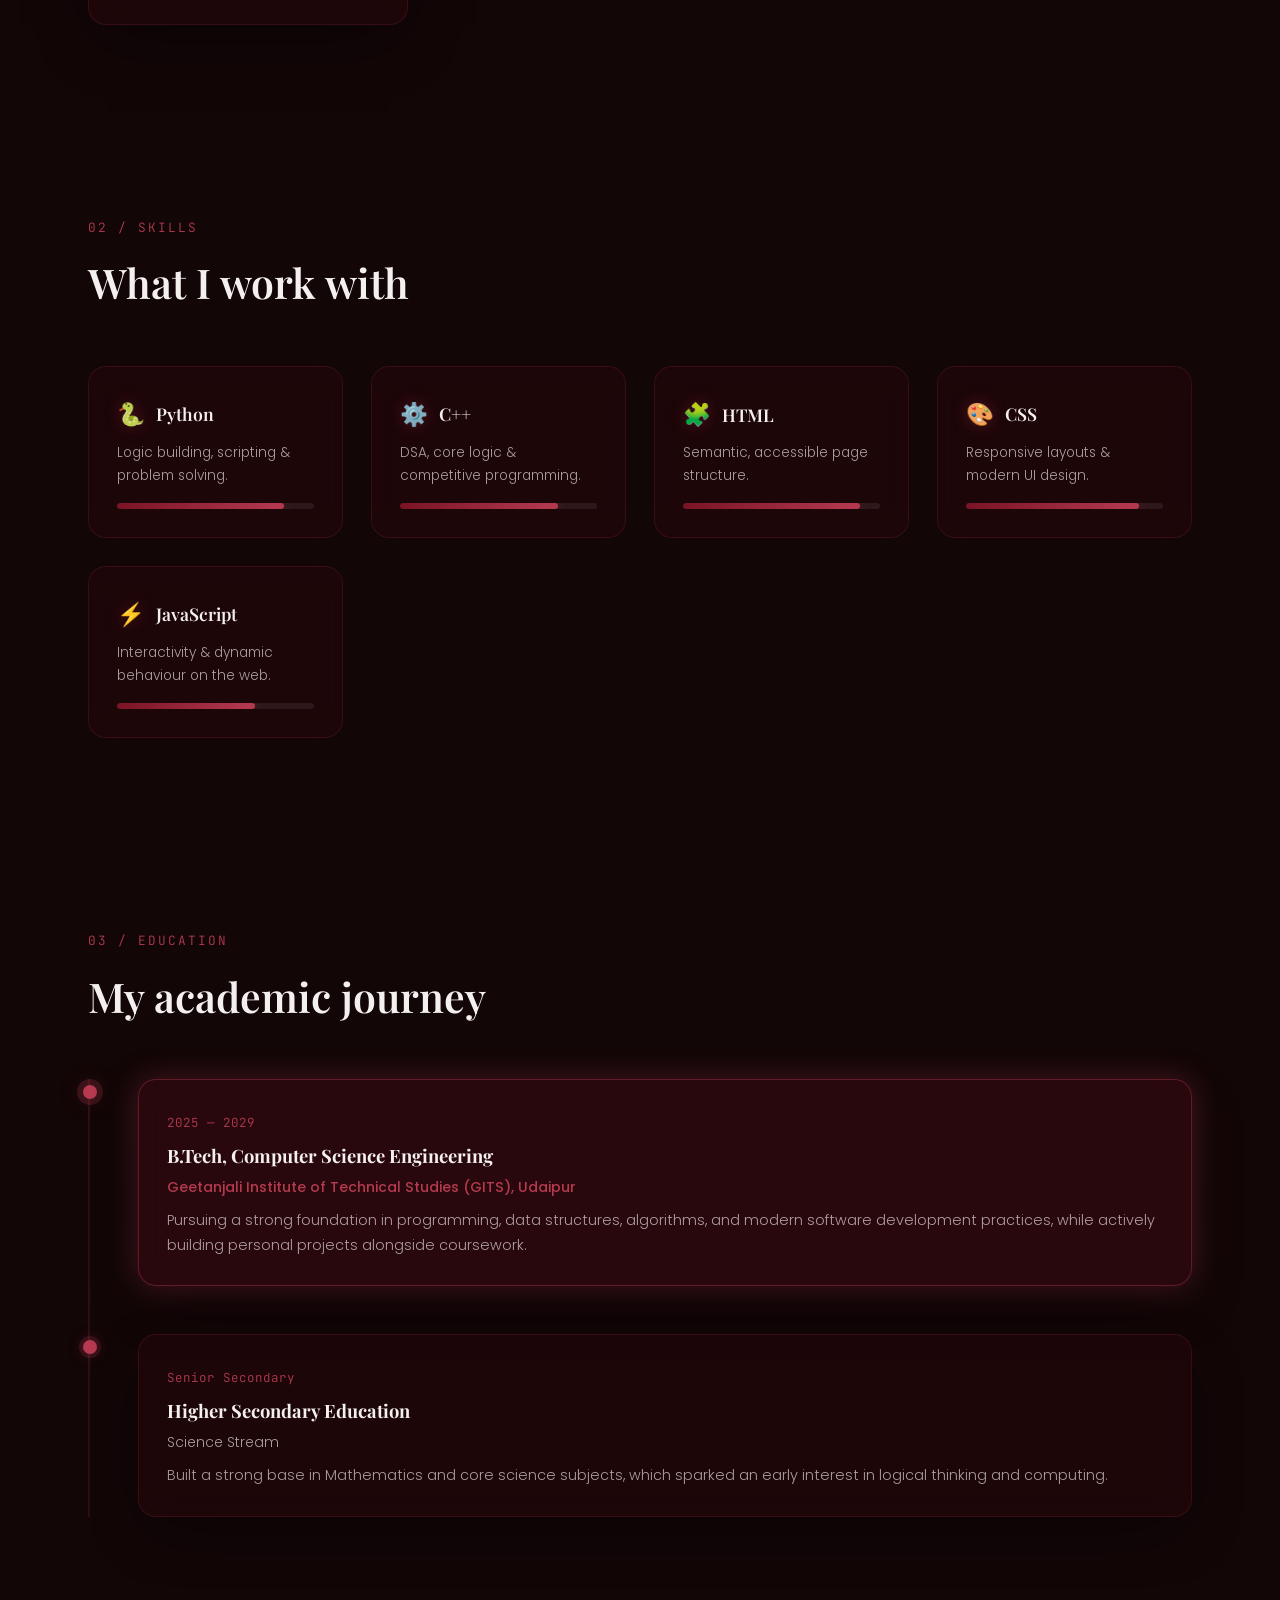
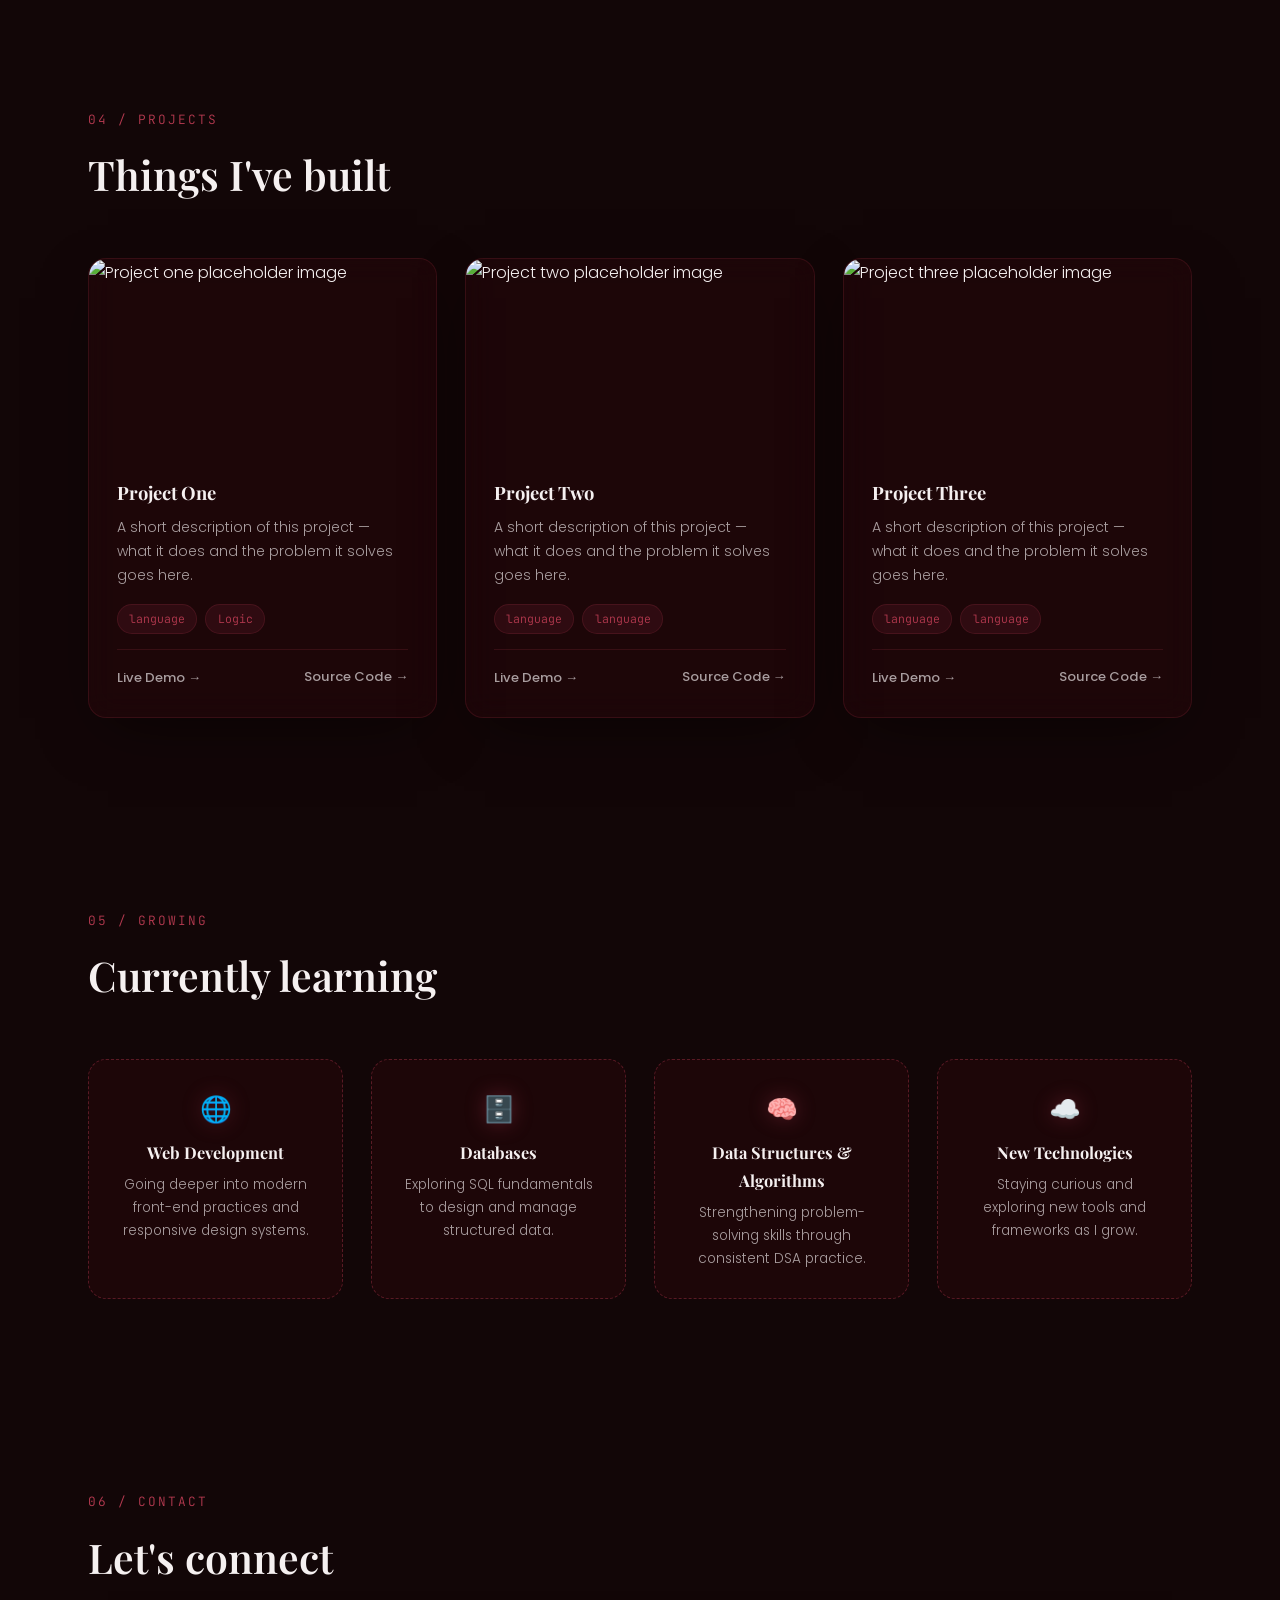
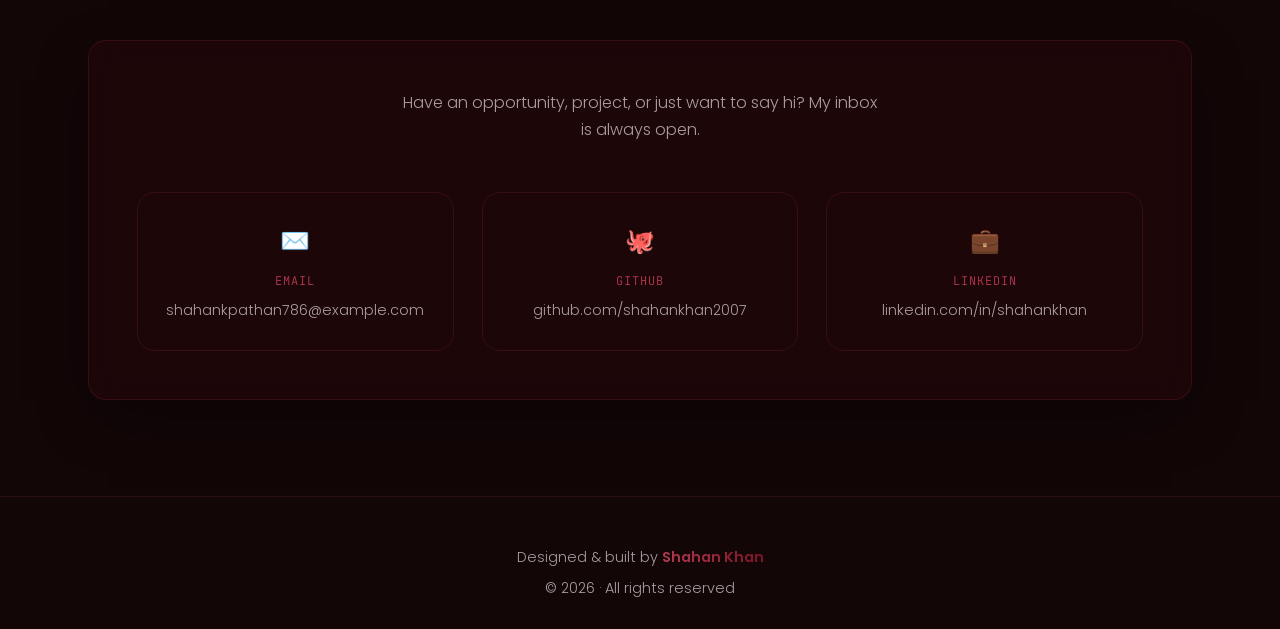
==== commit 0f783568: "updated portfolio" ====
--- a/index.html
+++ b/index.html
@@ -362,10 +362,10 @@
 
         <div class="contact-grid">
 
-          <a href="mailto:shahankpathan786@gmail.com" class="contact-item">
+          <a href="mailto:shahankpathan786@.com" class="contact-item">
             <span class="contact-icon">✉️</span>
             <span class="contact-label">Email</span>
-            <span class="contact-value">shahankpathan786@gmail.com</span>
+            <span class="contact-value">shahankpathan786@example.com</span>
           </a>
 
           <a href="https://github.com/shahankhan2007" target="_blank" rel="noopener noreferrer" class="contact-item">
